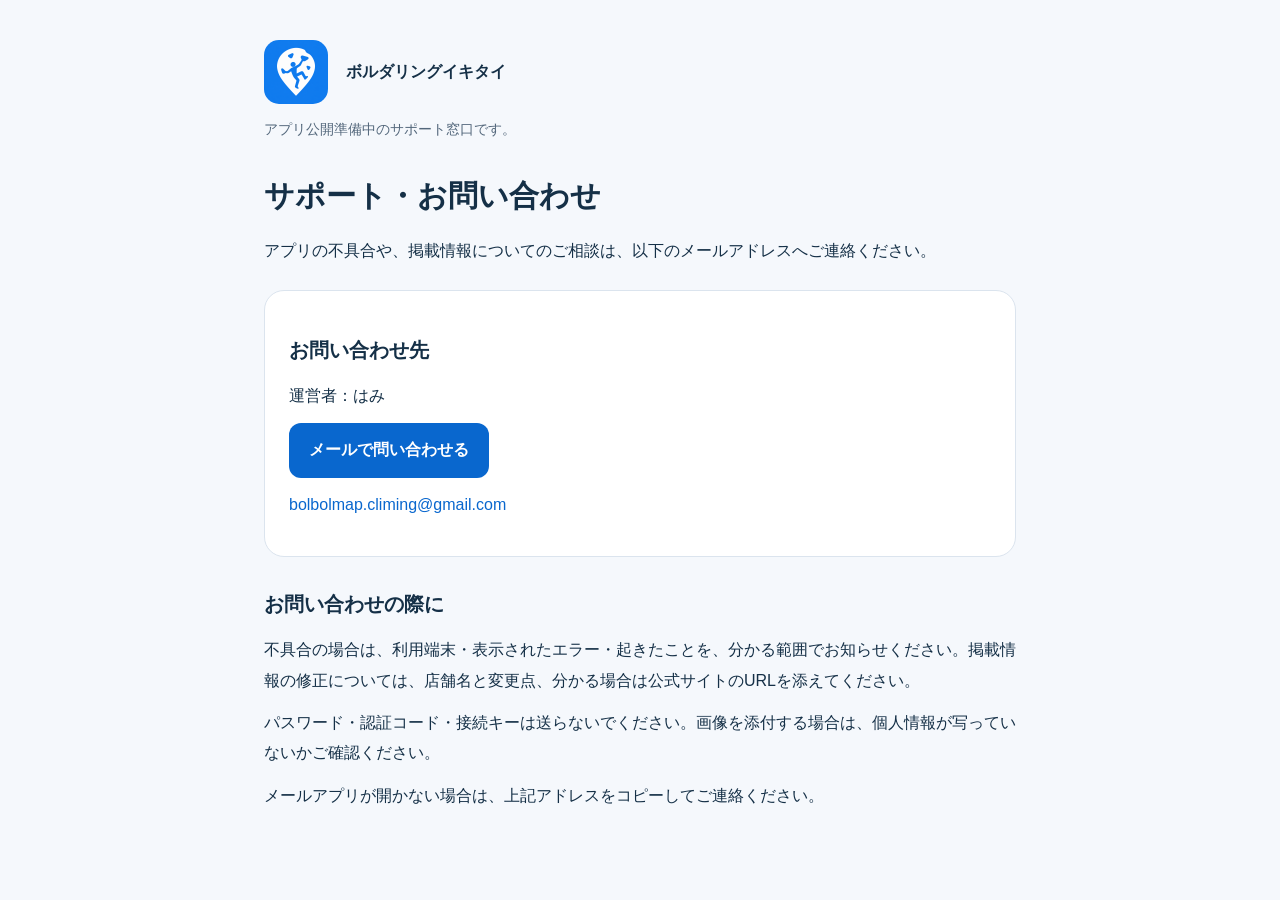
==== index.html @ ddbcfe74 "Add approved prelaunch support contact site" ====
<!doctype html>
<html lang="ja"><head><meta charset="utf-8"><meta name="viewport" content="width=device-width,initial-scale=1"><meta name="robots" content="noindex,nofollow"><meta name="referrer" content="no-referrer"><meta http-equiv="Content-Security-Policy" content="default-src 'none'; img-src 'self'; style-src 'self'; base-uri 'none'; form-action 'none'"><title>サポート・お問い合わせ | ボルダリングイキタイ</title><link rel="icon" href="assets/icon-v1.png"><link rel="stylesheet" href="styles.css"></head><body><main><header><img src="assets/icon-v1.png" width="64" height="64" alt=""><p>ボルダリングイキタイ</p></header><p class="notice">アプリ公開準備中のサポート窓口です。</p><h1>サポート・お問い合わせ</h1><p>アプリの不具合や、掲載情報についてのご相談は、以下のメールアドレスへご連絡ください。</p><section><h2>お問い合わせ先</h2><p>運営者：はみ</p><a class="button" href="mailto:bolbolmap.climing@gmail.com?subject=%E3%83%9C%E3%83%AB%E3%83%80%E3%83%AA%E3%83%B3%E3%82%B0%E3%82%A4%E3%82%AD%E3%82%BF%E3%82%A4%E3%81%B8%E3%81%AE%E3%81%8A%E5%95%8F%E3%81%84%E5%90%88%E3%82%8F%E3%81%9B">メールで問い合わせる</a><p class="email">bolbolmap.climing@gmail.com</p></section><h2>お問い合わせの際に</h2><p>不具合の場合は、利用端末・表示されたエラー・起きたことを、分かる範囲でお知らせください。掲載情報の修正については、店舗名と変更点、分かる場合は公式サイトのURLを添えてください。</p><p>パスワード・認証コード・接続キーは送らないでください。画像を添付する場合は、個人情報が写っていないかご確認ください。</p><p>メールアプリが開かない場合は、上記アドレスをコピーしてご連絡ください。</p></main></body></html>
---- styles.css ----
*{box-sizing:border-box}body{margin:0;background:#f5f8fc;color:#153047;font:16px/1.9 -apple-system,BlinkMacSystemFont,"Segoe UI",sans-serif}main{max-width:800px;margin:auto;padding:40px 24px 64px}header{display:flex;gap:18px;align-items:center;font-weight:800}header img{border-radius:15px}h1{font-size:30px;line-height:1.5;margin:30px 0 18px}h2{font-size:20px;margin:28px 0 12px}p{margin:12px 0}.notice{color:#53677b;font-size:14px}section{background:white;padding:12px 24px 24px;border:1px solid #dbe4ee;border-radius:20px;margin:24px 0}.button{display:inline-block;background:#0967ce;color:white;padding:12px 20px;border-radius:12px;text-decoration:none;font-weight:700}.button:focus-visible{outline:3px solid #f4a620;outline-offset:4px}.email{overflow-wrap:anywhere;color:#0967ce}@media(max-width:480px){main{padding:24px 20px 48px}h1{font-size:26px}header{font-size:14px}header img{width:48px;height:48px}section{padding:10px 18px 20px}}
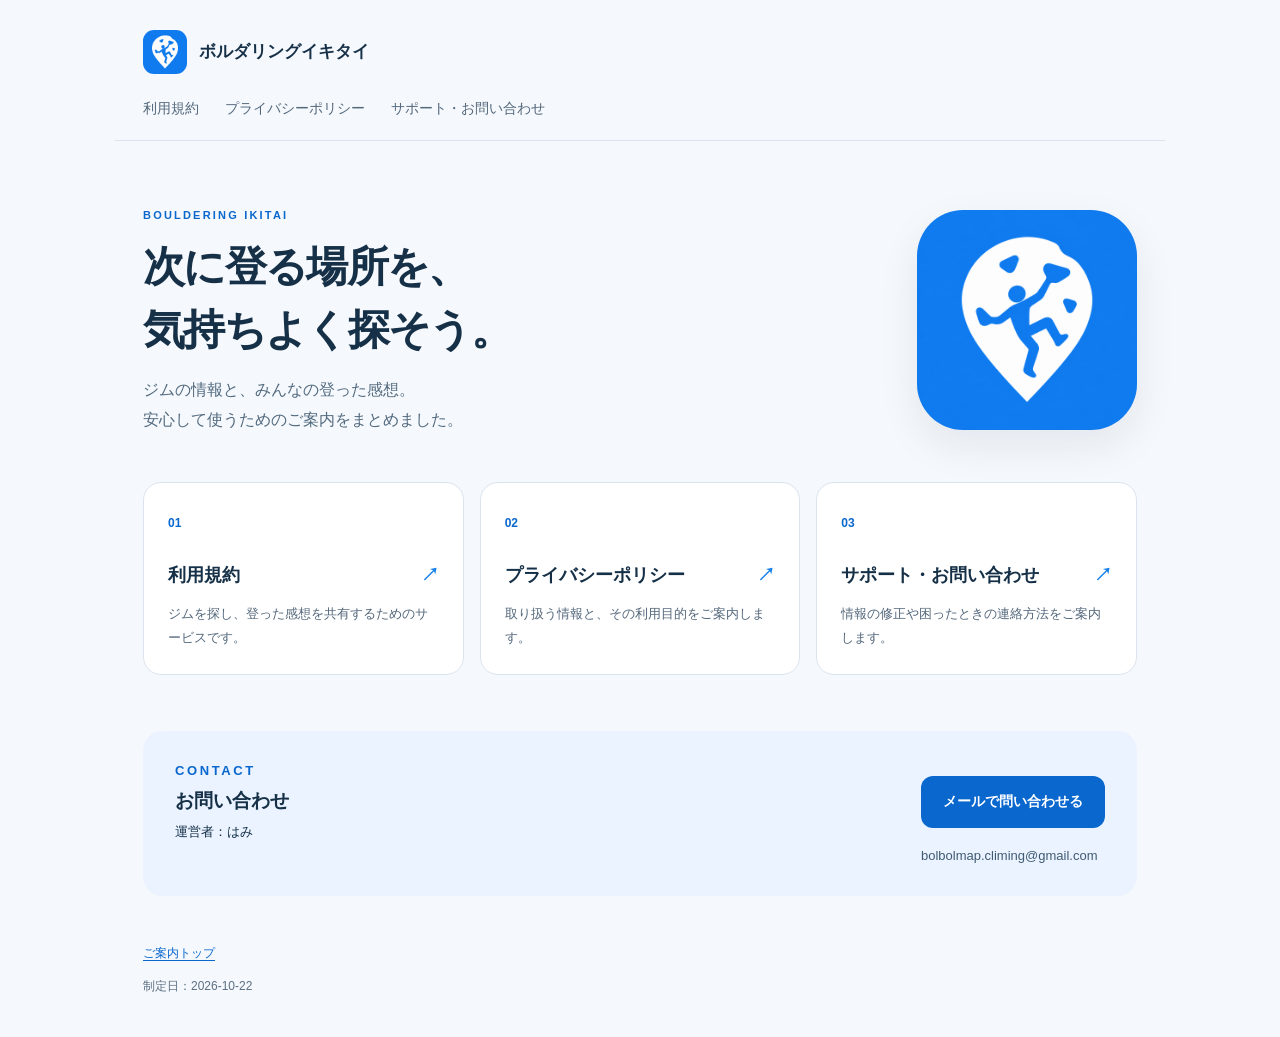
==== commit f52f205f: "Publish approved terms and privacy policy effective 2026-10-22" ====
--- a/index.html
+++ b/index.html
@@ -1,2 +1,3 @@
 <!doctype html>
-<html lang="ja"><head><meta charset="utf-8"><meta name="viewport" content="width=device-width,initial-scale=1"><meta name="robots" content="noindex,nofollow"><meta name="referrer" content="no-referrer"><meta http-equiv="Content-Security-Policy" content="default-src 'none'; img-src 'self'; style-src 'self'; base-uri 'none'; form-action 'none'"><title>サポート・お問い合わせ | ボルダリングイキタイ</title><link rel="icon" href="assets/icon-v1.png"><link rel="stylesheet" href="styles.css"></head><body><main><header><img src="assets/icon-v1.png" width="64" height="64" alt=""><p>ボルダリングイキタイ</p></header><p class="notice">アプリ公開準備中のサポート窓口です。</p><h1>サポート・お問い合わせ</h1><p>アプリの不具合や、掲載情報についてのご相談は、以下のメールアドレスへご連絡ください。</p><section><h2>お問い合わせ先</h2><p>運営者：はみ</p><a class="button" href="mailto:bolbolmap.climing@gmail.com?subject=%E3%83%9C%E3%83%AB%E3%83%80%E3%83%AA%E3%83%B3%E3%82%B0%E3%82%A4%E3%82%AD%E3%82%BF%E3%82%A4%E3%81%B8%E3%81%AE%E3%81%8A%E5%95%8F%E3%81%84%E5%90%88%E3%82%8F%E3%81%9B">メールで問い合わせる</a><p class="email">bolbolmap.climing@gmail.com</p></section><h2>お問い合わせの際に</h2><p>不具合の場合は、利用端末・表示されたエラー・起きたことを、分かる範囲でお知らせください。掲載情報の修正については、店舗名と変更点、分かる場合は公式サイトのURLを添えてください。</p><p>パスワード・認証コード・接続キーは送らないでください。画像を添付する場合は、個人情報が写っていないかご確認ください。</p><p>メールアプリが開かない場合は、上記アドレスをコピーしてご連絡ください。</p></main></body></html>
+<html lang="ja"><head><meta charset="utf-8"><meta name="viewport" content="width=device-width,initial-scale=1"><meta name="robots" content="noindex,nofollow"><meta name="referrer" content="no-referrer"><meta http-equiv="Content-Security-Policy" content="default-src 'none'; img-src 'self' data:; style-src 'self'; base-uri 'none'; form-action 'none'"><title>ご案内 | ボルダリングイキタイ</title><meta name="description" content="ボルダリングイキタイのご案内です。"><link rel="icon" href="assets/icon-v1.png"><link rel="stylesheet" href="styles.css"></head>
+<body><a class="skip" href="#main">本文へ移動</a><header><a class="brand" href="index.html"><img src="assets/icon-v1.png" width="44" height="44" alt=""><span>ボルダリングイキタイ</span></a></header><nav aria-label="ページ"><a  href="terms.html">利用規約</a><a  href="privacy.html">プライバシーポリシー</a><a  href="support.html">サポート・お問い合わせ</a></nav><main id="main"><section class="hero"><div><p class="eyebrow">BOULDERING IKITAI</p><h1>次に登る場所を、<br>気持ちよく探そう。</h1><p class="lead">ジムの情報と、みんなの登った感想。<br>安心して使うためのご案内をまとめました。</p></div><img class="hero-icon" src="assets/icon-v1.png" width="220" height="220" alt="位置ピンとクライマーを組み合わせたアイコン案"></section><div class="cards"><a class="card" href="terms.html"><span class="card-index">01</span><h2>利用規約<span aria-hidden="true">↗</span></h2><p>ジムを探し、登った感想を共有するためのサービスです。</p></a><a class="card" href="privacy.html"><span class="card-index">02</span><h2>プライバシーポリシー<span aria-hidden="true">↗</span></h2><p>取り扱う情報と、その利用目的をご案内します。</p></a><a class="card" href="support.html"><span class="card-index">03</span><h2>サポート・お問い合わせ<span aria-hidden="true">↗</span></h2><p>情報の修正や困ったときの連絡方法をご案内します。</p></a></div><section class="contact" aria-labelledby="contact-title"><div><p class="eyebrow">CONTACT</p><h2 id="contact-title">お問い合わせ</h2><p>運営者：はみ</p></div><a class="button" href="mailto:bolbolmap.climing@gmail.com?subject=%E3%83%9C%E3%83%AB%E3%83%80%E3%83%AA%E3%83%B3%E3%82%B0%E3%82%A4%E3%82%AD%E3%82%BF%E3%82%A4%E3%81%AB%E3%81%A4%E3%81%84%E3%81%A6">メールで問い合わせる</a><p class="email">bolbolmap.climing@gmail.com</p></section></main><footer><a href="index.html">ご案内トップ</a><p>制定日：2026-10-22</p></footer></body></html>
--- a/styles.css
+++ b/styles.css
@@ -1 +1 @@
-*{box-sizing:border-box}body{margin:0;background:#f5f8fc;color:#153047;font:16px/1.9 -apple-system,BlinkMacSystemFont,"Segoe UI",sans-serif}main{max-width:800px;margin:auto;padding:40px 24px 64px}header{display:flex;gap:18px;align-items:center;font-weight:800}header img{border-radius:15px}h1{font-size:30px;line-height:1.5;margin:30px 0 18px}h2{font-size:20px;margin:28px 0 12px}p{margin:12px 0}.notice{color:#53677b;font-size:14px}section{background:white;padding:12px 24px 24px;border:1px solid #dbe4ee;border-radius:20px;margin:24px 0}.button{display:inline-block;background:#0967ce;color:white;padding:12px 20px;border-radius:12px;text-decoration:none;font-weight:700}.button:focus-visible{outline:3px solid #f4a620;outline-offset:4px}.email{overflow-wrap:anywhere;color:#0967ce}@media(max-width:480px){main{padding:24px 20px 48px}h1{font-size:26px}header{font-size:14px}header img{width:48px;height:48px}section{padding:10px 18px 20px}}
+*{box-sizing:border-box}html{color-scheme:light;scroll-behavior:smooth}body{margin:0;background:#f5f8fc;color:#153047;font:16px/1.85 -apple-system,BlinkMacSystemFont,"Segoe UI","Noto Sans JP",sans-serif}a{color:#0967ce;text-underline-offset:.22em}a:focus-visible{outline:3px solid #f4a620;outline-offset:5px}header,nav,main,footer{max-width:1050px;margin:auto}header{display:flex;justify-content:space-between;align-items:center;gap:18px;padding:30px 28px 22px}.brand{display:flex;align-items:center;gap:12px;color:#153047;text-decoration:none;font-size:17px;font-weight:800}.brand img{border-radius:11px}.draft{font-size:12px;border:1px solid #cedbe9;padding:5px 12px;border-radius:100px;color:#53677b;white-space:nowrap}nav{display:flex;gap:26px;padding:0 28px 18px;border-bottom:1px solid #dbe4ee}nav a{text-decoration:none;color:#53677b;font-size:14px}nav [aria-current]{color:#0866ca;font-weight:800}main{padding:0 28px}.hero{display:grid;grid-template-columns:1fr 220px;align-items:center;gap:50px;padding:64px 0 48px}.hero-icon{border-radius:46px;width:220px;height:220px;box-shadow:0 16px 40px #15304714}.eyebrow{font-size:11px;letter-spacing:.2em;font-weight:800;color:#0967ce;margin:0 0 10px}h1{font-size:42px;line-height:1.5;letter-spacing:-.04em;margin:0 0 14px}h2{font-size:19px;line-height:1.6;margin:0 0 14px}p{margin:0 0 16px}.lead{color:#526a7f;font-size:16px;margin:0}.notice{padding:14px 20px;border-left:3px solid #1681ea;background:#eaf3ff;color:#3f5a72;border-radius:0 10px 10px 0;font-size:13px;margin-bottom:34px}.cards{display:grid;grid-template-columns:repeat(3,1fr);gap:16px;margin-bottom:56px}.card{display:block;background:white;border:1px solid #dbe4ee;border-radius:18px;padding:24px;text-decoration:none;color:inherit;transition:border-color .15s,transform .15s}.card:hover{border-color:#1681ea;transform:translateY(-3px)}.card-index{font-size:12px;color:#0967ce;font-weight:800}.card h2{margin:24px 0 12px;font-size:18px}.card h2 span{float:right;color:#1681ea}.card p{font-size:13px;color:#53677b;margin:0}.intro{padding:54px 0 28px}.intro h1{font-size:36px}article{background:white;border:1px solid #dbe4ee;border-radius:20px;padding:10px 30px;margin-bottom:40px}.document-section{display:grid;grid-template-columns:30px 1fr;gap:20px;padding:30px 0;border-bottom:1px solid #e6edf4}.document-section:last-child{border:0}.number{color:#0967ce;font-size:12px;font-weight:800;padding-top:4px}.document-section p{font-size:15px;line-height:1.95;color:#40596e}.document-section p:last-child{margin-bottom:0}.contact{display:grid;grid-template-columns:1fr auto;gap:0 24px;align-items:center;background:#eaf3ff;border-radius:20px;padding:28px 32px;margin:36px 0}.contact h2{margin-bottom:4px}.contact p{font-size:13px;margin-bottom:0}.button{display:inline-flex;align-items:center;justify-content:center;background:#0967ce;color:white;text-decoration:none;border-radius:12px;padding:13px 22px;font-size:14px;font-weight:800}.email{grid-column:2;overflow-wrap:anywhere;color:#3f5a72}.contact .eyebrow{margin-bottom:3px}footer{padding:10px 28px 40px;font-size:12px;color:#5b6f82}footer p{margin:10px 0 0}.skip{position:fixed;left:16px;top:-70px;z-index:10;padding:10px 18px;background:white;border:2px solid #0967ce}.skip:focus{top:10px}@media(max-width:680px){header{padding:20px 20px 16px;align-items:flex-start}.brand{font-size:14px;gap:9px}.brand img{width:36px;height:36px}.draft{font-size:10px;padding:3px 7px}nav{padding:0 20px 15px;gap:18px;flex-wrap:wrap}nav a{font-size:12px}main{padding:0 20px}.hero{grid-template-columns:1fr 96px;gap:12px;padding:38px 0 30px}.hero-icon{width:96px;height:96px;border-radius:23px}h1{font-size:27px;line-height:1.65}.hero .lead{font-size:13px}.eyebrow{font-size:10px}.cards{grid-template-columns:1fr;gap:12px;margin-bottom:30px}.card{padding:20px}.card h2{margin:8px 0}.card-index{float:left;margin:9px 14px 0 0}.intro{padding:32px 0 22px}.intro h1{font-size:27px}.lead{font-size:14px}.notice{font-size:12px;padding:12px 15px;margin-bottom:24px}article{padding:0 18px;border-radius:16px}.document-section{grid-template-columns:22px 1fr;gap:10px;padding:24px 0}.document-section h2{font-size:17px}.document-section p{font-size:14px}.contact{grid-template-columns:1fr;padding:24px;gap:16px;margin:28px 0}.email{grid-column:1;font-size:12px!important}footer{padding:6px 20px 30px}}@media(prefers-reduced-motion:reduce){html{scroll-behavior:auto}.card{transition:none}.card:hover{transform:none}}
